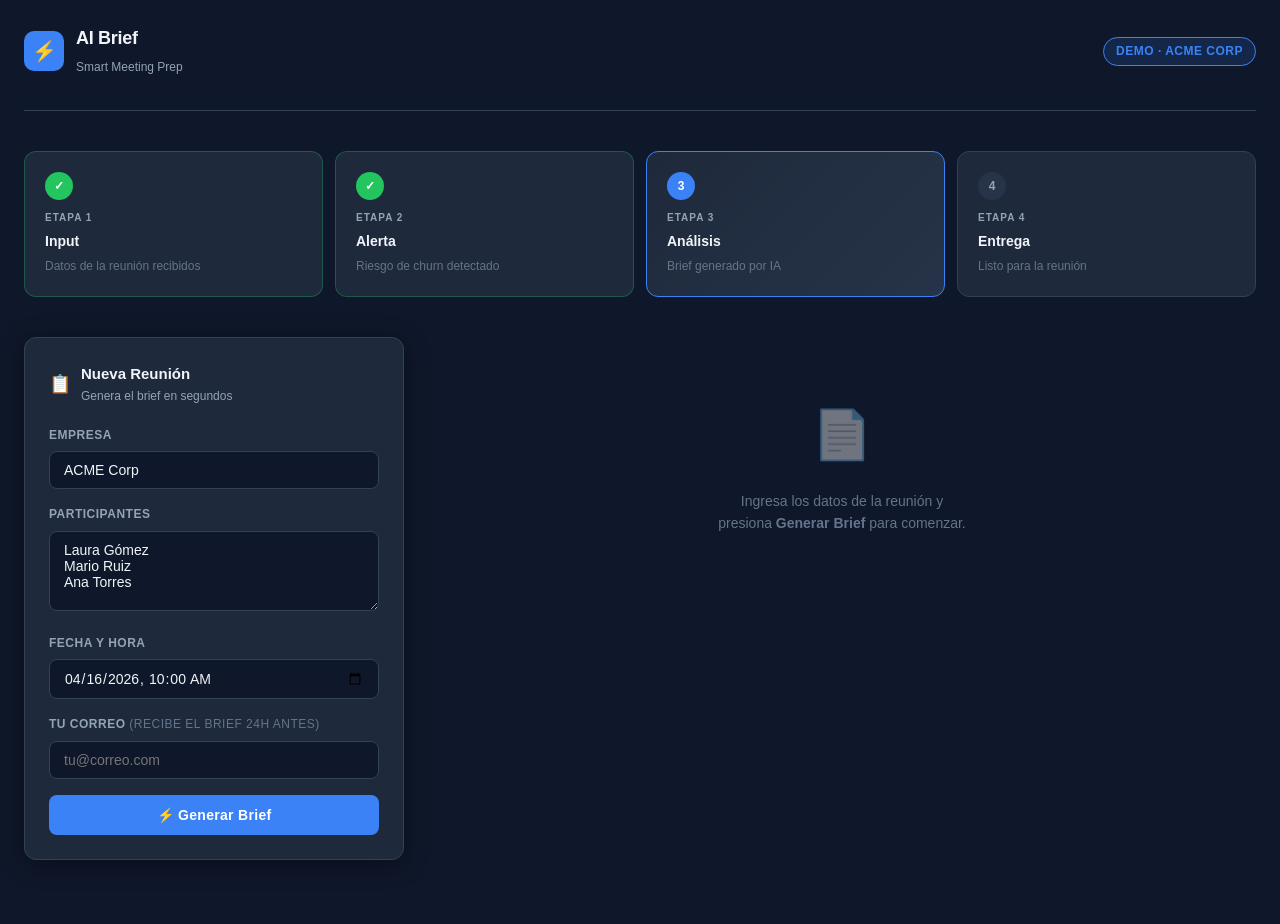
==== frontend/index.html @ 7ac5e625 "first commit" ====
<!DOCTYPE html>
<html lang="es">
<head>
  <meta charset="UTF-8" />
  <meta name="viewport" content="width=device-width, initial-scale=1.0" />
  <title>AI Brief — Smart Meeting Prep</title>
  <link rel="stylesheet" href="styles.css" />
</head>
<body>

<div class="app-wrapper">

  <!-- ── Header ────────────────────────────────────────── -->
  <header class="app-header">
    <div class="logo">
      <div class="logo-icon">⚡</div>
      <div class="logo-text">
        <h1>AI Brief</h1>
        <span>Smart Meeting Prep</span>
      </div>
    </div>
    <span class="header-badge">DEMO · ACME CORP</span>
  </header>

  <!-- ── Pipeline Stages ───────────────────────────────── -->
  <section class="pipeline" aria-label="Flujo de trabajo">

    <div class="stage-card done">
      <div class="stage-number">✓</div>
      <div class="stage-label">Etapa 1</div>
      <div class="stage-title">Input</div>
      <div class="stage-desc">Datos de la reunión recibidos</div>
    </div>

    <div class="stage-card done">
      <div class="stage-number">✓</div>
      <div class="stage-label">Etapa 2</div>
      <div class="stage-title">Alerta</div>
      <div class="stage-desc">Riesgo de churn detectado</div>
    </div>

    <div class="stage-card active">
      <div class="stage-number">3</div>
      <div class="stage-label">Etapa 3</div>
      <div class="stage-title">Análisis</div>
      <div class="stage-desc">Brief generado por IA</div>
    </div>

    <div class="stage-card">
      <div class="stage-number">4</div>
      <div class="stage-label">Etapa 4</div>
      <div class="stage-title">Entrega</div>
      <div class="stage-desc">Listo para la reunión</div>
    </div>

  </section>

  <!-- ── Main Grid ──────────────────────────────────────── -->
  <div class="main-grid">

    <!-- Input Panel -->
    <aside class="input-panel">

      <!-- Form Card -->
      <div class="card">
        <div class="card-header">
          <span class="card-icon">📋</span>
          <div>
            <div class="card-title">Nueva Reunión</div>
            <div class="card-subtitle">Genera el brief en segundos</div>
          </div>
        </div>

        <form id="meeting-form">
          <div class="form-group">
            <label for="company">Empresa</label>
            <input type="text" id="company" placeholder="Ej: ACME Corp" value="ACME Corp" required />
          </div>

          <div class="form-group">
            <label for="participants">Participantes</label>
            <textarea
              id="participants"
              placeholder="Un nombre por línea&#10;Ej: Laura Gómez&#10;Mario Ruiz"
            >Laura Gómez
Mario Ruiz
Ana Torres</textarea>
          </div>

          <div class="form-group">
            <label for="meeting-date">Fecha y hora</label>
            <input type="datetime-local" id="meeting-date" value="2026-04-16T10:00" required />
          </div>

          <div class="form-group">
            <label for="email">Tu correo <span style="color:var(--text-dim);font-weight:400;">(recibe el brief 24h antes)</span></label>
            <input type="email" id="email" placeholder="tu@correo.com" />
          </div>

          <button type="submit" class="btn-primary" id="submit-btn">
            <div class="spinner" id="spinner"></div>
            <span class="btn-text">⚡ Generar Brief</span>
          </button>
        </form>

        <!-- Email confirmation notice -->
        <div id="email-notice" style="display:none;margin-top:12px;padding:12px;
             background:rgba(34,197,94,0.08);border:1px solid rgba(34,197,94,0.3);
             border-radius:8px;font-size:13px;color:#86efac;">
          <span style="font-size:15px;">✉</span>
          <span id="email-notice-text"></span>
        </div>
      </div>

      <!-- Alert Card (populated by JS) -->
      <div class="card alert-card" id="alert-card" style="display:none">
        <div class="card-header">
          <span class="card-icon">⚠️</span>
          <div>
            <div class="card-title">Alerta Detectada</div>
          </div>
        </div>
        <div class="alert-badge">
          <span>●</span> <span id="alert-level-text">RIESGO</span>
        </div>
        <div class="alert-message" id="alert-message"></div>
        <div class="score-row">
          <span class="score-label">Health Score</span>
          <div class="score-bar-wrap">
            <div class="score-bar" id="score-bar" style="width:0%"></div>
          </div>
          <span class="score-value" id="score-value">—</span>
        </div>
      </div>

    </aside>

    <!-- Output Panel -->
    <main class="output-panel" id="output-panel">

      <div class="empty-state" id="empty-state">
        <div class="empty-icon">📄</div>
        <p>Ingresa los datos de la reunión y<br/>presiona <strong>Generar Brief</strong> para comenzar.</p>
      </div>

      <!-- Meeting meta -->
      <div id="meeting-meta-card" class="card" style="display:none">
        <div class="card-header">
          <span class="card-icon">🏢</span>
          <div>
            <div class="card-title" id="meta-company-title"></div>
            <div class="card-subtitle">Resumen ejecutivo de la reunión</div>
          </div>
        </div>
        <div class="meeting-meta" id="meeting-meta-chips"></div>
      </div>

      <!-- Executive Summary -->
      <div class="card" id="card-summary" style="display:none">
        <div class="section-label">Resumen Ejecutivo</div>
        <p class="summary-text" id="summary-text"></p>
      </div>

      <!-- Client Context -->
      <div class="card" id="card-context" style="display:none">
        <div class="section-label">Contexto del Cliente</div>
        <div class="context-grid" id="context-grid"></div>
        <div class="section-label" style="margin-top:16px">Contactos Clave</div>
        <div class="contacts-list" id="contacts-list"></div>
      </div>

      <!-- Value Hypothesis -->
      <div class="card" id="card-value" style="display:none">
        <div class="section-label">Hipótesis de Valor</div>
        <div class="value-list" id="value-list"></div>
      </div>

      <!-- Key Questions -->
      <div class="card" id="card-questions" style="display:none">
        <div class="section-label">Preguntas Clave para la Reunión</div>
        <div class="questions-list" id="questions-list"></div>
      </div>

    </main>
  </div>
</div>

<!-- ── JavaScript ──────────────────────────────────────── -->
<script>
  const form = document.getElementById('meeting-form');
  const submitBtn = document.getElementById('submit-btn');
  const spinner = document.getElementById('spinner');

  form.addEventListener('submit', async (e) => {
    e.preventDefault();
    await generateBrief();
  });

  // Auto-load demo on page load
  window.addEventListener('DOMContentLoaded', () => generateBrief());

  async function generateBrief() {
    const company = document.getElementById('company').value.trim();
    const participantsRaw = document.getElementById('participants').value.trim();
    const meetingDate = document.getElementById('meeting-date').value;
    const email = document.getElementById('email').value.trim();

    const participants = participantsRaw
      .split('\n')
      .map(p => p.trim())
      .filter(p => p.length > 0);

    // Show loading state
    submitBtn.disabled = true;
    submitBtn.classList.add('loading');
    document.getElementById('email-notice').style.display = 'none';

    try {
      const body = { company, participants, meeting_datetime: meetingDate };
      if (email) body.email = email;

      const res = await fetch('/api/meeting/trigger', {
        method: 'POST',
        headers: { 'Content-Type': 'application/json' },
        body: JSON.stringify(body),
      });

      if (!res.ok) throw new Error(`Error ${res.status}`);
      const data = await res.json();
      renderBrief(data);
    } catch (err) {
      console.error(err);
      alert('No se pudo conectar con el servidor. Asegúrate de que el backend esté corriendo en http://localhost:8000');
    } finally {
      submitBtn.disabled = false;
      submitBtn.classList.remove('loading');
    }
  }

  function renderBrief({ meeting, brief, email_scheduled, email_send_at }) {
    // ── Email notice ─────────────────────────────────────
    const notice = document.getElementById('email-notice');
    if (email_scheduled && email_send_at) {
      const sendDate = new Date(email_send_at);
      const formatted = sendDate.toLocaleString('es-PE', {
        day: '2-digit', month: 'short', year: 'numeric',
        hour: '2-digit', minute: '2-digit',
      });
      document.getElementById('email-notice-text').textContent =
        ` Brief programado — se enviará el ${formatted}`;
      notice.style.display = 'flex';
      notice.style.gap = '8px';
      notice.style.alignItems = 'center';
    }
    // Hide empty state
    document.getElementById('empty-state').style.display = 'none';

    // ── Alert Card ──────────────────────────────────────
    const alertCard = document.getElementById('alert-card');
    const alert = brief.alert;
    if (alert) {
      document.getElementById('alert-message').textContent = alert.message;
      document.getElementById('alert-level-text').textContent =
        alert.level === 'warning' ? 'RIESGO ALTO' : 'INFORMACIÓN';
      document.getElementById('score-value').textContent = alert.score;
      document.getElementById('score-bar').style.width = `${alert.score}%`;
      alertCard.style.display = 'block';
    }

    // ── Meeting Meta ─────────────────────────────────────
    const metaCard = document.getElementById('meeting-meta-card');
    document.getElementById('meta-company-title').textContent = brief.company || meeting.company;
    const chipsContainer = document.getElementById('meeting-meta-chips');
    chipsContainer.innerHTML = '';
    addChip(chipsContainer, '📅', formatDate(meeting.datetime));
    addChip(chipsContainer, '👥', meeting.participants.join(', '));
    metaCard.style.display = 'block';

    // ── Executive Summary ─────────────────────────────────
    document.getElementById('summary-text').textContent = brief.executive_summary;
    show('card-summary');

    // ── Client Context ────────────────────────────────────
    const ctx = brief.client_context;
    const contextGrid = document.getElementById('context-grid');
    contextGrid.innerHTML = '';
    addContextItem(contextGrid, 'Industria', ctx.industry);
    addContextItem(contextGrid, 'Empleados', ctx.employees);
    addContextItem(contextGrid, 'ARR', ctx.arr);
    addContextItem(contextGrid, 'Cliente desde', ctx.since);
    addContextItem(contextGrid, 'Último contacto', ctx.last_interaction);
    addContextItem(contextGrid, 'NPS Score', ctx.nps_score || '—',
      ctx.nps_score < 50 ? '#ef4444' : '#22c55e');

    const contactsList = document.getElementById('contacts-list');
    contactsList.innerHTML = '';
    (ctx.key_contacts || []).forEach(c => {
      const initials = c.name.split(' ').map(w => w[0]).join('').slice(0, 2).toUpperCase();
      contactsList.innerHTML += `
        <div class="contact-row">
          <div class="contact-avatar">${initials}</div>
          <div class="contact-info">
            <div class="contact-name">${c.name}</div>
            <div class="contact-role">${c.role}</div>
          </div>
          <div class="sentiment-dot ${c.sentiment}"></div>
          <span class="sentiment-label">${c.sentiment}</span>
        </div>`;
    });
    show('card-context');

    // ── Value Hypothesis ──────────────────────────────────
    const valueList = document.getElementById('value-list');
    valueList.innerHTML = '';
    (brief.value_hypothesis || []).forEach((v, i) => {
      valueList.innerHTML += `
        <div class="value-item">
          <span class="value-index">H${i + 1}</span>
          <span>${v}</span>
        </div>`;
    });
    show('card-value');

    // ── Key Questions ─────────────────────────────────────
    const questionsList = document.getElementById('questions-list');
    questionsList.innerHTML = '';
    (brief.key_questions || []).forEach((q, i) => {
      questionsList.innerHTML += `
        <div class="question-item">
          <span class="question-num">${i + 1}.</span>
          <span>${q}</span>
        </div>`;
    });
    show('card-questions');

    // Update pipeline stage 4 to active
    const stages = document.querySelectorAll('.stage-card');
    if (stages[3]) {
      stages[3].classList.add('done');
      stages[3].querySelector('.stage-number').textContent = '✓';
    }
  }

  // ── Helpers ───────────────────────────────────────────────
  function show(id) {
    document.getElementById(id).style.display = 'block';
  }

  function addChip(container, icon, text) {
    container.innerHTML += `
      <div class="meta-chip">${icon} <strong>${text}</strong></div>`;
  }

  function addContextItem(container, label, value, color) {
    container.innerHTML += `
      <div class="context-item">
        <div class="ci-label">${label}</div>
        <div class="ci-value" style="${color ? `color:${color}` : ''}">${value}</div>
      </div>`;
  }

  function formatDate(dt) {
    if (!dt) return '—';
    const d = new Date(dt);
    return d.toLocaleString('es-PE', {
      day: '2-digit', month: 'short', year: 'numeric',
      hour: '2-digit', minute: '2-digit',
    });
  }
</script>

</body>
</html>
---- frontend/styles.css ----
/* =========================================================
   AI Brief + Smart Meeting Prep — Styles
   ========================================================= */

:root {
  --bg: #0f172a;
  --surface: #1e293b;
  --surface-2: #263348;
  --border: #334155;
  --accent: #3b82f6;
  --accent-hover: #2563eb;
  --accent-glow: rgba(59, 130, 246, 0.15);
  --warning: #f59e0b;
  --warning-bg: rgba(245, 158, 11, 0.1);
  --danger: #ef4444;
  --success: #22c55e;
  --text: #f1f5f9;
  --text-muted: #94a3b8;
  --text-dim: #64748b;
  --radius: 12px;
  --radius-sm: 8px;
  --shadow: 0 4px 24px rgba(0, 0, 0, 0.4);
  --transition: 0.2s ease;
}

*, *::before, *::after { box-sizing: border-box; margin: 0; padding: 0; }

body {
  font-family: -apple-system, BlinkMacSystemFont, "Segoe UI", Roboto, sans-serif;
  background: var(--bg);
  color: var(--text);
  min-height: 100vh;
  line-height: 1.6;
}

/* ── Layout ──────────────────────────────────────────── */
.app-wrapper {
  max-width: 1280px;
  margin: 0 auto;
  padding: 0 24px 64px;
}

/* ── Header ──────────────────────────────────────────── */
.app-header {
  display: flex;
  align-items: center;
  justify-content: space-between;
  padding: 24px 0 32px;
  border-bottom: 1px solid var(--border);
  margin-bottom: 40px;
}

.logo {
  display: flex;
  align-items: center;
  gap: 12px;
}

.logo-icon {
  width: 40px;
  height: 40px;
  background: var(--accent);
  border-radius: 10px;
  display: grid;
  place-items: center;
  font-size: 20px;
}

.logo-text h1 {
  font-size: 18px;
  font-weight: 700;
  letter-spacing: -0.3px;
}

.logo-text span {
  font-size: 12px;
  color: var(--text-muted);
  font-weight: 400;
}

.header-badge {
  background: var(--accent-glow);
  border: 1px solid var(--accent);
  color: var(--accent);
  font-size: 12px;
  font-weight: 600;
  padding: 4px 12px;
  border-radius: 20px;
  letter-spacing: 0.5px;
}

/* ── Pipeline Stages ─────────────────────────────────── */
.pipeline {
  display: grid;
  grid-template-columns: repeat(4, 1fr);
  gap: 12px;
  margin-bottom: 40px;
}

.stage-card {
  background: var(--surface);
  border: 1px solid var(--border);
  border-radius: var(--radius);
  padding: 20px;
  position: relative;
  overflow: hidden;
  transition: border-color var(--transition), transform var(--transition);
}

.stage-card::after {
  content: "▶";
  position: absolute;
  right: -8px;
  top: 50%;
  transform: translateY(-50%);
  font-size: 10px;
  color: var(--text-dim);
  z-index: 1;
}
.stage-card:last-child::after { display: none; }

.stage-card.active {
  border-color: var(--accent);
  background: linear-gradient(135deg, var(--surface) 0%, var(--surface-2) 100%);
}

.stage-card.active .stage-number {
  background: var(--accent);
  color: white;
}

.stage-card.done .stage-number {
  background: var(--success);
  color: white;
}

.stage-card.done {
  border-color: rgba(34, 197, 94, 0.3);
}

.stage-number {
  width: 28px;
  height: 28px;
  border-radius: 50%;
  background: var(--surface-2);
  color: var(--text-muted);
  font-size: 12px;
  font-weight: 700;
  display: grid;
  place-items: center;
  margin-bottom: 10px;
}

.stage-label {
  font-size: 10px;
  font-weight: 700;
  letter-spacing: 1px;
  text-transform: uppercase;
  color: var(--text-muted);
  margin-bottom: 4px;
}

.stage-title {
  font-size: 14px;
  font-weight: 600;
  color: var(--text);
}

.stage-desc {
  font-size: 12px;
  color: var(--text-dim);
  margin-top: 4px;
}

/* ── Main Grid ───────────────────────────────────────── */
.main-grid {
  display: grid;
  grid-template-columns: 380px 1fr;
  gap: 24px;
  align-items: start;
}

/* ── Input Panel ─────────────────────────────────────── */
.input-panel {
  display: flex;
  flex-direction: column;
  gap: 16px;
}

.card {
  background: var(--surface);
  border: 1px solid var(--border);
  border-radius: var(--radius);
  padding: 24px;
  box-shadow: var(--shadow);
}

.card-header {
  display: flex;
  align-items: center;
  gap: 10px;
  margin-bottom: 20px;
}

.card-icon {
  font-size: 18px;
}

.card-title {
  font-size: 15px;
  font-weight: 700;
  color: var(--text);
}

.card-subtitle {
  font-size: 12px;
  color: var(--text-muted);
  margin-top: 1px;
}

/* Form */
.form-group {
  margin-bottom: 16px;
}

.form-group label {
  display: block;
  font-size: 12px;
  font-weight: 600;
  color: var(--text-muted);
  margin-bottom: 6px;
  text-transform: uppercase;
  letter-spacing: 0.5px;
}

.form-group input,
.form-group textarea {
  width: 100%;
  background: var(--bg);
  border: 1px solid var(--border);
  border-radius: var(--radius-sm);
  padding: 10px 14px;
  color: var(--text);
  font-size: 14px;
  font-family: inherit;
  transition: border-color var(--transition), box-shadow var(--transition);
  outline: none;
}

.form-group input:focus,
.form-group textarea:focus {
  border-color: var(--accent);
  box-shadow: 0 0 0 3px var(--accent-glow);
}

.form-group textarea {
  resize: vertical;
  min-height: 80px;
}

.btn-primary {
  width: 100%;
  padding: 12px;
  background: var(--accent);
  color: white;
  border: none;
  border-radius: var(--radius-sm);
  font-size: 14px;
  font-weight: 700;
  cursor: pointer;
  transition: background var(--transition), transform var(--transition);
  display: flex;
  align-items: center;
  justify-content: center;
  gap: 8px;
  letter-spacing: 0.3px;
}

.btn-primary:hover { background: var(--accent-hover); transform: translateY(-1px); }
.btn-primary:active { transform: translateY(0); }
.btn-primary:disabled { opacity: 0.6; cursor: not-allowed; transform: none; }

/* Loading spinner */
.spinner {
  width: 14px;
  height: 14px;
  border: 2px solid rgba(255,255,255,0.3);
  border-top-color: white;
  border-radius: 50%;
  animation: spin 0.7s linear infinite;
  display: none;
}
.loading .spinner { display: block; }
.loading .btn-text { display: none; }

@keyframes spin { to { transform: rotate(360deg); } }

/* ── Alert Card ──────────────────────────────────────── */
.alert-card {
  border-color: var(--warning);
  background: linear-gradient(135deg, var(--surface) 0%, rgba(245,158,11,0.05) 100%);
}

.alert-badge {
  display: inline-flex;
  align-items: center;
  gap: 6px;
  background: var(--warning-bg);
  border: 1px solid var(--warning);
  color: var(--warning);
  font-size: 11px;
  font-weight: 700;
  padding: 3px 10px;
  border-radius: 20px;
  margin-bottom: 12px;
  letter-spacing: 0.5px;
  text-transform: uppercase;
}

.alert-message {
  font-size: 14px;
  color: var(--text);
  line-height: 1.5;
}

.score-row {
  display: flex;
  align-items: center;
  gap: 12px;
  margin-top: 14px;
}

.score-label {
  font-size: 12px;
  color: var(--text-muted);
  white-space: nowrap;
}

.score-bar-wrap {
  flex: 1;
  height: 6px;
  background: var(--bg);
  border-radius: 3px;
  overflow: hidden;
}

.score-bar {
  height: 100%;
  border-radius: 3px;
  background: linear-gradient(90deg, var(--success), var(--warning));
  transition: width 0.8s ease;
}

.score-value {
  font-size: 13px;
  font-weight: 700;
  color: var(--warning);
  width: 32px;
  text-align: right;
}

/* ── Brief Output Panel ──────────────────────────────── */
.output-panel {
  display: flex;
  flex-direction: column;
  gap: 16px;
}

.section-label {
  font-size: 11px;
  font-weight: 700;
  text-transform: uppercase;
  letter-spacing: 1px;
  color: var(--accent);
  margin-bottom: 10px;
  display: flex;
  align-items: center;
  gap: 8px;
}

.section-label::after {
  content: "";
  flex: 1;
  height: 1px;
  background: var(--border);
}

/* Executive Summary */
.summary-text {
  font-size: 14px;
  color: var(--text);
  line-height: 1.7;
}

/* Client Context */
.context-grid {
  display: grid;
  grid-template-columns: repeat(3, 1fr);
  gap: 12px;
  margin-bottom: 16px;
}

.context-item {
  background: var(--bg);
  border-radius: var(--radius-sm);
  padding: 12px;
  border: 1px solid var(--border);
}

.context-item .ci-label {
  font-size: 11px;
  color: var(--text-dim);
  margin-bottom: 4px;
  text-transform: uppercase;
  letter-spacing: 0.5px;
}

.context-item .ci-value {
  font-size: 14px;
  font-weight: 600;
  color: var(--text);
}

.contacts-list {
  display: flex;
  flex-direction: column;
  gap: 8px;
}

.contact-row {
  display: flex;
  align-items: center;
  gap: 12px;
  padding: 10px 12px;
  background: var(--bg);
  border-radius: var(--radius-sm);
  border: 1px solid var(--border);
}

.contact-avatar {
  width: 32px;
  height: 32px;
  border-radius: 50%;
  background: var(--accent-glow);
  border: 1px solid var(--accent);
  display: grid;
  place-items: center;
  font-size: 13px;
  font-weight: 700;
  color: var(--accent);
  flex-shrink: 0;
}

.contact-info { flex: 1; }
.contact-name { font-size: 13px; font-weight: 600; }
.contact-role { font-size: 11px; color: var(--text-muted); }

.sentiment-dot {
  width: 8px;
  height: 8px;
  border-radius: 50%;
}
.sentiment-dot.positive { background: var(--success); }
.sentiment-dot.neutral  { background: var(--warning); }
.sentiment-dot.negative { background: var(--danger); }

.sentiment-label {
  font-size: 11px;
  color: var(--text-muted);
  margin-left: 4px;
  text-transform: capitalize;
}

/* Value Hypothesis */
.value-list {
  display: flex;
  flex-direction: column;
  gap: 10px;
}

.value-item {
  display: flex;
  gap: 12px;
  align-items: flex-start;
  padding: 14px;
  background: var(--bg);
  border-radius: var(--radius-sm);
  border: 1px solid var(--border);
  border-left: 3px solid var(--accent);
  font-size: 14px;
  color: var(--text);
  line-height: 1.5;
}

.value-index {
  font-size: 11px;
  font-weight: 700;
  color: var(--accent);
  background: var(--accent-glow);
  border-radius: 4px;
  padding: 2px 7px;
  flex-shrink: 0;
  margin-top: 1px;
}

/* Key Questions */
.questions-list {
  display: flex;
  flex-direction: column;
  gap: 8px;
  counter-reset: question;
}

.question-item {
  display: flex;
  gap: 12px;
  align-items: flex-start;
  padding: 14px;
  background: var(--bg);
  border-radius: var(--radius-sm);
  border: 1px solid var(--border);
  font-size: 14px;
  color: var(--text);
  line-height: 1.5;
  counter-increment: question;
  transition: border-color var(--transition);
}

.question-item:hover { border-color: var(--accent); }

.question-num {
  font-size: 12px;
  font-weight: 700;
  color: var(--text-dim);
  width: 20px;
  flex-shrink: 0;
  padding-top: 1px;
}

/* ── Empty State ─────────────────────────────────────── */
.empty-state {
  text-align: center;
  padding: 60px 24px;
  color: var(--text-dim);
}

.empty-state .empty-icon {
  font-size: 48px;
  margin-bottom: 16px;
  opacity: 0.4;
}

.empty-state p {
  font-size: 14px;
  line-height: 1.6;
}

/* ── Meeting Meta ─────────────────────────────────────── */
.meeting-meta {
  display: flex;
  align-items: center;
  gap: 16px;
  flex-wrap: wrap;
  margin-bottom: 0;
}

.meta-chip {
  display: flex;
  align-items: center;
  gap: 6px;
  background: var(--bg);
  border: 1px solid var(--border);
  border-radius: 6px;
  padding: 5px 10px;
  font-size: 12px;
  color: var(--text-muted);
}

.meta-chip strong { color: var(--text); }

/* ── Responsive ──────────────────────────────────────── */
@media (max-width: 1024px) {
  .pipeline { grid-template-columns: repeat(2, 1fr); }
  .main-grid { grid-template-columns: 1fr; }
  .context-grid { grid-template-columns: repeat(2, 1fr); }
}

@media (max-width: 640px) {
  .pipeline { grid-template-columns: 1fr; }
  .stage-card::after { display: none; }
  .context-grid { grid-template-columns: 1fr; }
  .app-header { flex-direction: column; gap: 12px; align-items: flex-start; }
}
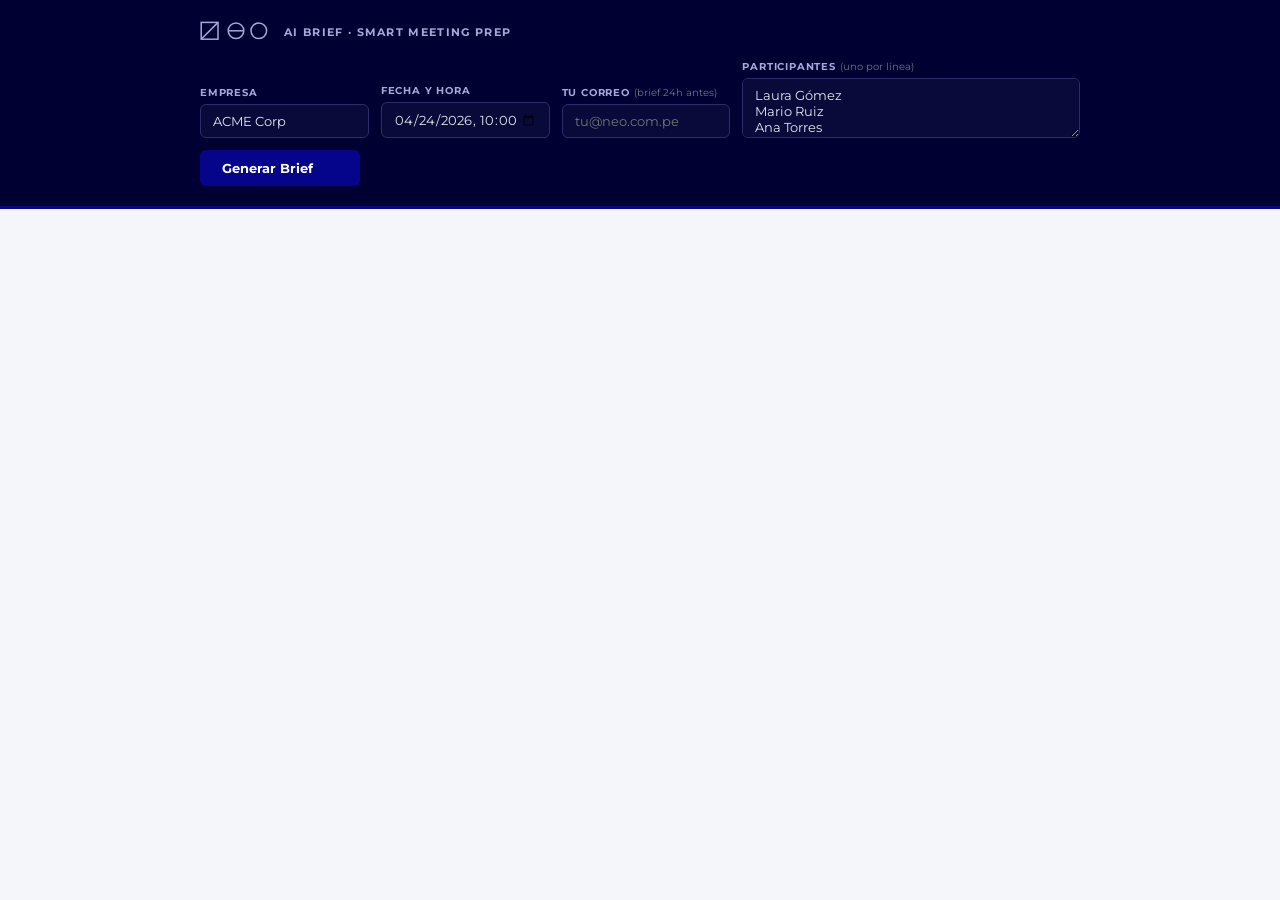
==== commit 60c52569: "feat: implemented new design and html" ====
--- a/frontend/index.html
+++ b/frontend/index.html
@@ -1,373 +1,474 @@
 <!DOCTYPE html>
 <html lang="es">
 <head>
-  <meta charset="UTF-8" />
-  <meta name="viewport" content="width=device-width, initial-scale=1.0" />
-  <title>AI Brief — Smart Meeting Prep</title>
-  <link rel="stylesheet" href="styles.css" />
+<meta charset="UTF-8"/>
+<meta name="viewport" content="width=device-width, initial-scale=1.0"/>
+<title>Brief Comercial KAM — Neo Consulting</title>
+<link href="https://fonts.googleapis.com/css2?family=Montserrat:wght@300;400;600;700;900&family=PT+Serif:ital,wght@0,400;0,700;1,400&display=swap" rel="stylesheet"/>
+<link rel="stylesheet" href="styles.css"/>
 </head>
 <body>
 
-<div class="app-wrapper">
-
-  <!-- ── Header ────────────────────────────────────────── -->
-  <header class="app-header">
-    <div class="logo">
-      <div class="logo-icon">⚡</div>
-      <div class="logo-text">
-        <h1>AI Brief</h1>
-        <span>Smart Meeting Prep</span>
-      </div>
-    </div>
-    <span class="header-badge">DEMO · ACME CORP</span>
-  </header>
-
-  <!-- ── Pipeline Stages ───────────────────────────────── -->
-  <section class="pipeline" aria-label="Flujo de trabajo">
-
-    <div class="stage-card done">
-      <div class="stage-number">✓</div>
-      <div class="stage-label">Etapa 1</div>
-      <div class="stage-title">Input</div>
-      <div class="stage-desc">Datos de la reunión recibidos</div>
-    </div>
-
-    <div class="stage-card done">
-      <div class="stage-number">✓</div>
-      <div class="stage-label">Etapa 2</div>
-      <div class="stage-title">Alerta</div>
-      <div class="stage-desc">Riesgo de churn detectado</div>
-    </div>
-
-    <div class="stage-card active">
-      <div class="stage-number">3</div>
-      <div class="stage-label">Etapa 3</div>
-      <div class="stage-title">Análisis</div>
-      <div class="stage-desc">Brief generado por IA</div>
-    </div>
-
-    <div class="stage-card">
-      <div class="stage-number">4</div>
-      <div class="stage-label">Etapa 4</div>
-      <div class="stage-title">Entrega</div>
-      <div class="stage-desc">Listo para la reunión</div>
-    </div>
-
-  </section>
-
-  <!-- ── Main Grid ──────────────────────────────────────── -->
-  <div class="main-grid">
-
-    <!-- Input Panel -->
-    <aside class="input-panel">
-
-      <!-- Form Card -->
-      <div class="card">
-        <div class="card-header">
-          <span class="card-icon">📋</span>
-          <div>
-            <div class="card-title">Nueva Reunión</div>
-            <div class="card-subtitle">Genera el brief en segundos</div>
-          </div>
-        </div>
-
-        <form id="meeting-form">
-          <div class="form-group">
-            <label for="company">Empresa</label>
-            <input type="text" id="company" placeholder="Ej: ACME Corp" value="ACME Corp" required />
-          </div>
-
-          <div class="form-group">
-            <label for="participants">Participantes</label>
-            <textarea
-              id="participants"
-              placeholder="Un nombre por línea&#10;Ej: Laura Gómez&#10;Mario Ruiz"
-            >Laura Gómez
+<!-- ══════════════════════════════════════════
+     PANEL DE ENTRADA
+══════════════════════════════════════════ -->
+<div class="input-panel-wrapper">
+  <div class="input-panel">
+    <div class="input-logo">
+      <svg viewBox="0 0 120 40" fill="none" xmlns="http://www.w3.org/2000/svg" height="24">
+        <rect x="2" y="4" width="28" height="28" stroke="#000033" stroke-width="2.5" fill="none"/>
+        <line x1="2" y1="32" x2="30" y2="4" stroke="#000033" stroke-width="2.5"/>
+        <circle cx="60" cy="18" r="13" stroke="#000033" stroke-width="2.5" fill="none"/>
+        <line x1="47" y1="18" x2="73" y2="18" stroke="#000033" stroke-width="2.5"/>
+        <circle cx="98" cy="18" r="13" stroke="#000033" stroke-width="2.5" fill="none"/>
+      </svg>
+      <span class="input-label">AI Brief · Smart Meeting Prep</span>
+    </div>
+
+    <form id="meeting-form">
+      <div class="form-row">
+        <div class="fg">
+          <label>Empresa</label>
+          <input type="text" id="company" value="ACME Corp" placeholder="Nombre del cliente" required/>
+        </div>
+        <div class="fg">
+          <label>Fecha y hora</label>
+          <input type="datetime-local" id="meeting-date" value="2026-04-24T10:00" required/>
+        </div>
+        <div class="fg">
+          <label>Tu correo <span class="opt">(brief 24h antes)</span></label>
+          <input type="email" id="email" placeholder="tu@neo.com.pe"/>
+        </div>
+        <div class="fg fg-wide">
+          <label>Participantes <span class="opt">(uno por línea)</span></label>
+          <textarea id="participants">Laura Gómez
 Mario Ruiz
 Ana Torres</textarea>
+        </div>
+        <div class="fg fg-action">
+          <button type="submit" id="submit-btn">
+            <span class="btn-spinner" id="spinner"></span>
+            <span id="btn-text">Generar Brief</span>
+          </button>
+        </div>
+      </div>
+    </form>
+
+    <div id="email-notice" class="email-notice" style="display:none">
+      ✉ <span id="email-notice-text"></span>
+    </div>
+  </div>
+</div>
+
+<!-- ══════════════════════════════════════════
+     BRIEF OUTPUT
+══════════════════════════════════════════ -->
+<div id="brief-output" style="display:none">
+<div class="brief-wrapper">
+
+  <!-- TOP BAR -->
+  <div class="top-bar">
+    <div class="neo-logo">
+      <svg viewBox="0 0 120 40" fill="none" xmlns="http://www.w3.org/2000/svg">
+        <rect x="2" y="4" width="28" height="28" stroke="#000033" stroke-width="2.5" fill="none"/>
+        <line x1="2" y1="32" x2="30" y2="4" stroke="#000033" stroke-width="2.5"/>
+        <circle cx="60" cy="18" r="13" stroke="#000033" stroke-width="2.5" fill="none"/>
+        <line x1="47" y1="18" x2="73" y2="18" stroke="#000033" stroke-width="2.5"/>
+        <circle cx="98" cy="18" r="13" stroke="#000033" stroke-width="2.5" fill="none"/>
+      </svg>
+    </div>
+    <span class="top-label">Brief Comercial KAM · Confidencial</span>
+  </div>
+
+  <!-- BLOQUE 1: CABECERA -->
+  <div class="header-card">
+    <div class="header-top">
+      <div>
+        <div class="empresa-nombre"><span id="b-company"></span></div>
+        <div class="reunion-meta">
+          <span>📅</span>
+          <span id="b-date" class="meta-val"></span>
+          <span class="dot">·</span>
+          <span id="b-time" class="meta-val"></span>
+        </div>
+      </div>
+      <div class="reunion-badges">
+        <span id="b-meeting-type" class="tag-virtual"></span>
+        <div class="reminder-box">
+          <strong>⚠️ Recordatorio antes de entrar</strong>
+          <ul>
+            <li>Preparar deck / propuesta actualizada</li>
+            <li>Tener contrato / SOW a mano</li>
+            <li>Activar grabación (con permiso del cliente)</li>
+            <li>Conexión estable + cámara encendida</li>
+          </ul>
+        </div>
+      </div>
+    </div>
+
+    <div style="margin-bottom:16px;">
+      <div class="section-title">Asistentes a la reunión</div>
+      <div id="b-attendees" style="display:flex;flex-wrap:wrap;gap:6px;align-items:center;"></div>
+    </div>
+
+    <div class="meta-grid">
+      <div class="meta-item">
+        <label>Objetivo de la reunión</label>
+        <div class="meta-value small" id="b-objective"></div>
+      </div>
+      <div class="meta-item">
+        <label>KAM responsable</label>
+        <div class="meta-value" id="b-kam"></div>
+      </div>
+      <div class="meta-item">
+        <label>Tiempo estimado</label>
+        <div class="meta-value" id="b-duration"></div>
+      </div>
+    </div>
+  </div>
+
+  <!-- BLOQUE 2: RESUMEN EJECUTIVO -->
+  <div class="card card-accent">
+    <div class="section-title">Resumen Ejecutivo</div>
+    <p class="resumen-text" id="b-summary"></p>
+  </div>
+
+  <!-- BLOQUE 3: CONTEXTO DEL CLIENTE -->
+  <div class="card">
+    <div class="section-title">Contexto de la Empresa</div>
+    <div style="display:grid;grid-template-columns:1fr 1fr 1fr;gap:10px;margin-bottom:10px;">
+      <div class="data-item">
+        <label>Industria</label>
+        <div class="val" id="b-industry"></div>
+      </div>
+      <div class="data-item">
+        <label>NPS Score Promedio</label>
+        <div style="display:flex;align-items:baseline;gap:5px;">
+          <span id="b-nps" style="font-size:20px;font-weight:900;color:var(--neo-blue);"></span>
+          <span style="font-size:11px;color:var(--neo-gray);">/ 10</span>
+        </div>
+      </div>
+      <div class="data-item">
+        <label>N° de Empleados</label>
+        <div class="val" id="b-employees"></div>
+      </div>
+    </div>
+
+    <div class="data-item" style="margin-bottom:10px;">
+      <label>Importancia del Cliente</label>
+      <div style="display:grid;grid-template-columns:1fr 1fr;gap:10px;margin-top:8px;">
+        <div style="display:flex;align-items:center;gap:12px;background:var(--neo-bg);border:1px solid var(--neo-light-lavender);border-radius:8px;padding:10px 14px;">
+          <div style="background:var(--neo-navy);color:white;border-radius:6px;width:40px;height:40px;display:flex;align-items:center;justify-content:center;font-size:9.5px;font-weight:900;letter-spacing:.03em;text-align:center;line-height:1.25;flex-shrink:0;">YoY<br>RANK</div>
+          <div>
+            <div style="font-size:9.5px;font-weight:700;letter-spacing:.08em;text-transform:uppercase;color:var(--neo-gray);margin-bottom:2px;">Ranking en Cartera (Ventas)</div>
+            <div style="display:flex;align-items:baseline;gap:8px;">
+              <span id="b-ranking" style="font-size:18px;font-weight:900;color:var(--neo-navy);"></span>
+              <span id="b-ranking-var" style="font-size:11px;font-weight:700;color:var(--neo-blue);"></span>
+            </div>
           </div>
-
-          <div class="form-group">
-            <label for="meeting-date">Fecha y hora</label>
-            <input type="datetime-local" id="meeting-date" value="2026-04-16T10:00" required />
+        </div>
+        <div style="display:flex;align-items:center;gap:12px;background:var(--neo-bg);border:1px solid var(--neo-light-lavender);border-radius:8px;padding:10px 14px;">
+          <div id="b-tier-badge" style="background:var(--neo-blue);color:white;border-radius:6px;width:40px;height:40px;display:flex;align-items:center;justify-content:center;font-size:15px;font-weight:900;flex-shrink:0;"></div>
+          <div>
+            <div style="font-size:9.5px;font-weight:700;letter-spacing:.08em;text-transform:uppercase;color:var(--neo-gray);margin-bottom:4px;">Calidad Empresarial</div>
+            <div style="display:flex;align-items:center;gap:7px;flex-wrap:wrap;">
+              <span id="b-tier-chip" style="background:var(--neo-blue);color:white;font-size:10px;font-weight:700;padding:2px 10px;border-radius:20px;letter-spacing:.06em;"></span>
+              <span id="b-tier-label" style="font-size:11px;color:var(--neo-gray);"></span>
+            </div>
           </div>
-
-          <div class="form-group">
-            <label for="email">Tu correo <span style="color:var(--text-dim);font-weight:400;">(recibe el brief 24h antes)</span></label>
-            <input type="email" id="email" placeholder="tu@correo.com" />
-          </div>
-
-          <button type="submit" class="btn-primary" id="submit-btn">
-            <div class="spinner" id="spinner"></div>
-            <span class="btn-text">⚡ Generar Brief</span>
-          </button>
-        </form>
-
-        <!-- Email confirmation notice -->
-        <div id="email-notice" style="display:none;margin-top:12px;padding:12px;
-             background:rgba(34,197,94,0.08);border:1px solid rgba(34,197,94,0.3);
-             border-radius:8px;font-size:13px;color:#86efac;">
-          <span style="font-size:15px;">✉</span>
-          <span id="email-notice-text"></span>
-        </div>
-      </div>
-
-      <!-- Alert Card (populated by JS) -->
-      <div class="card alert-card" id="alert-card" style="display:none">
-        <div class="card-header">
-          <span class="card-icon">⚠️</span>
-          <div>
-            <div class="card-title">Alerta Detectada</div>
-          </div>
-        </div>
-        <div class="alert-badge">
-          <span>●</span> <span id="alert-level-text">RIESGO</span>
-        </div>
-        <div class="alert-message" id="alert-message"></div>
-        <div class="score-row">
-          <span class="score-label">Health Score</span>
-          <div class="score-bar-wrap">
-            <div class="score-bar" id="score-bar" style="width:0%"></div>
-          </div>
-          <span class="score-value" id="score-value">—</span>
-        </div>
-      </div>
-
-    </aside>
-
-    <!-- Output Panel -->
-    <main class="output-panel" id="output-panel">
-
-      <div class="empty-state" id="empty-state">
-        <div class="empty-icon">📄</div>
-        <p>Ingresa los datos de la reunión y<br/>presiona <strong>Generar Brief</strong> para comenzar.</p>
-      </div>
-
-      <!-- Meeting meta -->
-      <div id="meeting-meta-card" class="card" style="display:none">
-        <div class="card-header">
-          <span class="card-icon">🏢</span>
-          <div>
-            <div class="card-title" id="meta-company-title"></div>
-            <div class="card-subtitle">Resumen ejecutivo de la reunión</div>
-          </div>
-        </div>
-        <div class="meeting-meta" id="meeting-meta-chips"></div>
-      </div>
-
-      <!-- Executive Summary -->
-      <div class="card" id="card-summary" style="display:none">
-        <div class="section-label">Resumen Ejecutivo</div>
-        <p class="summary-text" id="summary-text"></p>
-      </div>
-
-      <!-- Client Context -->
-      <div class="card" id="card-context" style="display:none">
-        <div class="section-label">Contexto del Cliente</div>
-        <div class="context-grid" id="context-grid"></div>
-        <div class="section-label" style="margin-top:16px">Contactos Clave</div>
-        <div class="contacts-list" id="contacts-list"></div>
-      </div>
-
-      <!-- Value Hypothesis -->
-      <div class="card" id="card-value" style="display:none">
-        <div class="section-label">Hipótesis de Valor</div>
-        <div class="value-list" id="value-list"></div>
-      </div>
-
-      <!-- Key Questions -->
-      <div class="card" id="card-questions" style="display:none">
-        <div class="section-label">Preguntas Clave para la Reunión</div>
-        <div class="questions-list" id="questions-list"></div>
-      </div>
-
-    </main>
-  </div>
-</div>
-
-<!-- ── JavaScript ──────────────────────────────────────── -->
+        </div>
+      </div>
+    </div>
+
+    <div style="display:grid;grid-template-columns:1fr 1fr;gap:10px;">
+      <div class="data-item">
+        <label>Propuestas en Curso</label>
+        <div class="val body" id="b-active-proposals"></div>
+      </div>
+      <div class="data-item">
+        <label>Propuestas por Renovar</label>
+        <div class="val body" id="b-renewal-proposals"></div>
+      </div>
+    </div>
+  </div>
+
+  <!-- BLOQUE 4: INDICADORES DE SALUD -->
+  <div class="grid-3">
+    <div class="card" style="padding:18px 20px;">
+      <div class="section-title">NPS</div>
+      <div id="b-health-nps" class="kpi-row">
+        <span class="kpi-label">Score actual</span>
+        <span id="b-health-nps-val" class="kpi-val"></span>
+      </div>
+      <div style="display:flex;gap:6px;margin-top:10px;flex-wrap:wrap;">
+        <span style="background:#fed7d7;color:#e53e3e;padding:2px 9px;border-radius:20px;font-size:10px;font-weight:700;">🔴 &lt; 6</span>
+        <span style="background:#fefcbf;color:#d69e2e;padding:2px 9px;border-radius:20px;font-size:10px;font-weight:700;">🟡 6 – 8</span>
+        <span style="background:#c6f6d5;color:#2f855a;padding:2px 9px;border-radius:20px;font-size:10px;font-weight:700;">🟢 &gt; 8</span>
+      </div>
+    </div>
+    <div class="card" style="padding:18px 20px;">
+      <div class="section-title">Contactos Activos</div>
+      <div id="b-health-contacts" class="kpi-row">
+        <span class="kpi-label">Contactos</span>
+        <span id="b-health-contacts-val" class="kpi-val"></span>
+      </div>
+      <div style="display:flex;gap:6px;margin-top:10px;flex-wrap:wrap;">
+        <span style="background:#fed7d7;color:#e53e3e;padding:2px 9px;border-radius:20px;font-size:10px;font-weight:700;">🔴 ≤ 2</span>
+        <span style="background:#fefcbf;color:#d69e2e;padding:2px 9px;border-radius:20px;font-size:10px;font-weight:700;">🟡 3 – 4</span>
+        <span style="background:#c6f6d5;color:#2f855a;padding:2px 9px;border-radius:20px;font-size:10px;font-weight:700;">🟢 &gt; 4</span>
+      </div>
+    </div>
+    <div class="card" style="padding:18px 20px;">
+      <div class="section-title">Proyectos Activos</div>
+      <div id="b-health-projects" class="kpi-row">
+        <span class="kpi-label">Proyectos</span>
+        <span id="b-health-projects-val" class="kpi-val"></span>
+      </div>
+      <div style="display:flex;gap:6px;margin-top:10px;flex-wrap:wrap;">
+        <span style="background:#fed7d7;color:#e53e3e;padding:2px 9px;border-radius:20px;font-size:10px;font-weight:700;">🔴 &lt; 1</span>
+        <span style="background:#fefcbf;color:#d69e2e;padding:2px 9px;border-radius:20px;font-size:10px;font-weight:700;">🟡 1 – 3</span>
+        <span style="background:#c6f6d5;color:#2f855a;padding:2px 9px;border-radius:20px;font-size:10px;font-weight:700;">🟢 &gt; 3</span>
+      </div>
+    </div>
+  </div>
+
+  <!-- BLOQUE 5: PROPUESTAS -->
+  <div class="grid-2">
+    <div class="card">
+      <div class="section-title">Propuestas Activas</div>
+      <div id="b-proposals-active"></div>
+    </div>
+    <div class="card">
+      <div class="section-title">Propuestas por Renovar</div>
+      <div id="b-proposals-renewal"></div>
+    </div>
+  </div>
+
+  <!-- BLOQUE 6: CONTACTOS CLAVE -->
+  <div class="card">
+    <div class="section-title">Contactos Clave del Cliente</div>
+    <div class="grid-2" id="b-contacts"></div>
+  </div>
+
+  <!-- BLOQUE 7: PREGUNTAS CLAVE -->
+  <div class="card">
+    <div class="section-title">Preguntas Clave para la Reunión</div>
+    <div id="b-questions"></div>
+  </div>
+
+  <!-- BLOQUE 8: NOTAS -->
+  <div class="card">
+    <div class="section-title">Notas & Contexto Adicional del KAM</div>
+    <div class="notes-area">Escribe aquí cualquier información relevante: historias del cliente, conversaciones informales, señales de compra o riesgo, estado emocional de la relación, etc.</div>
+  </div>
+
+  <!-- FOOTER -->
+  <div class="brief-footer">
+    <span>Brief generado para uso interno · No compartir con el cliente</span>
+    <span class="neo-small">NEO CONSULTING · AI BRIEF v1.0</span>
+  </div>
+
+</div><!-- /brief-wrapper -->
+</div><!-- /brief-output -->
+
 <script>
-  const form = document.getElementById('meeting-form');
-  const submitBtn = document.getElementById('submit-btn');
-  const spinner = document.getElementById('spinner');
-
-  form.addEventListener('submit', async (e) => {
-    e.preventDefault();
-    await generateBrief();
+const PTAG = {
+  contractual: { cls: 'ptag-contractual', label: 'Contractual' },
+  claridad:    { cls: 'ptag-claridad',    label: 'Claridad'    },
+  estrategia:  { cls: 'ptag-estrategia',  label: 'Estrategia'  },
+  relacion:    { cls: 'ptag-relacion',    label: 'Relación'    },
+};
+const CTAG = {
+  decision:   { cls: 'ctag decision',   label: 'Decisor'       },
+  influencer: { cls: 'ctag influencer', label: 'Influenciador' },
+  usuario:    { cls: 'ctag usuario',    label: 'Usuario final' },
+};
+const STATUS_CLS = { red: 'status-red', yellow: 'status-yellow', green: 'status-green' };
+const BADGE_CLS  = { red: 'badge-red',  yellow: 'badge-yellow',  green: 'badge-green'  };
+
+const form      = document.getElementById('meeting-form');
+const submitBtn = document.getElementById('submit-btn');
+
+form.addEventListener('submit', async e => { e.preventDefault(); await generateBrief(); });
+window.addEventListener('DOMContentLoaded', () => generateBrief());
+
+async function generateBrief() {
+  const company      = document.getElementById('company').value.trim();
+  const meetingDate  = document.getElementById('meeting-date').value;
+  const email        = document.getElementById('email').value.trim();
+  const participants = document.getElementById('participants').value.trim()
+    .split('\n').map(p => p.trim()).filter(Boolean);
+
+  submitBtn.disabled = true;
+  document.getElementById('spinner').style.display = 'inline-block';
+  document.getElementById('btn-text').textContent = 'Generando…';
+  document.getElementById('email-notice').style.display = 'none';
+
+  try {
+    const body = { company, participants, meeting_datetime: meetingDate };
+    if (email) body.email = email;
+
+    const res  = await fetch('/api/meeting/trigger', {
+      method: 'POST',
+      headers: { 'Content-Type': 'application/json' },
+      body: JSON.stringify(body),
+    });
+    if (!res.ok) throw new Error(`Error ${res.status}`);
+    const data = await res.json();
+    render(data);
+  } catch (err) {
+    console.error(err);
+    alert('No se pudo conectar con el servidor. Asegúrate de acceder por http://localhost:8000');
+  } finally {
+    submitBtn.disabled = false;
+    document.getElementById('spinner').style.display = 'none';
+    document.getElementById('btn-text').textContent = 'Generar Brief';
+  }
+}
+
+function render({ meeting, brief, email_scheduled, email_send_at }) {
+  // Email notice
+  if (email_scheduled && email_send_at) {
+    const d = new Date(email_send_at).toLocaleString('es-PE', { day:'2-digit', month:'short', year:'numeric', hour:'2-digit', minute:'2-digit' });
+    document.getElementById('email-notice-text').textContent = `Brief programado — se enviará el ${d}`;
+    document.getElementById('email-notice').style.display = 'flex';
+  }
+
+  // Cabecera
+  setText('b-company', brief.company || meeting.company);
+  const dt = new Date(meeting.datetime);
+  setText('b-date', dt.toLocaleDateString('es-PE', { weekday:'long', day:'2-digit', month:'long', year:'numeric' }));
+  setText('b-time', dt.toLocaleTimeString('es-PE', { hour:'2-digit', minute:'2-digit' }));
+  setText('b-objective', brief.objective || '—');
+  setText('b-kam',       brief.kam       || '—');
+  setText('b-duration',  brief.duration  || '—');
+
+  const typeEl = document.getElementById('b-meeting-type');
+  const isVirtual = (brief.meeting_type || 'virtual') === 'virtual';
+  typeEl.className    = isVirtual ? 'tag-virtual' : 'tag-presencial';
+  typeEl.textContent  = isVirtual ? '🎥 Virtual'  : '📍 Presencial';
+
+  // Asistentes
+  const att = document.getElementById('b-attendees');
+  att.innerHTML = '';
+  const neoLabel = document.createElement('span');
+  neoLabel.style.cssText = 'font-size:10px;font-weight:700;text-transform:uppercase;letter-spacing:.06em;color:var(--neo-gray);margin-right:4px;';
+  neoLabel.textContent = 'Neo:';
+  att.appendChild(neoLabel);
+
+  const ctx = brief.client_context || {};
+  const kamChip = document.createElement('div');
+  kamChip.className = 'asistente-chip';
+  kamChip.innerHTML = `${brief.kam || 'KAM'} <span>· Account Manager</span>`;
+  att.appendChild(kamChip);
+
+  const clientLabel = document.createElement('span');
+  clientLabel.style.cssText = 'font-size:10px;font-weight:700;text-transform:uppercase;letter-spacing:.06em;color:var(--neo-gray);margin-left:8px;margin-right:4px;';
+  clientLabel.textContent = 'Cliente:';
+  att.appendChild(clientLabel);
+
+  (meeting.participants || []).forEach(p => {
+    const chip = document.createElement('div');
+    chip.className = 'asistente-chip';
+    chip.textContent = p;
+    att.appendChild(chip);
   });
 
-  // Auto-load demo on page load
-  window.addEventListener('DOMContentLoaded', () => generateBrief());
-
-  async function generateBrief() {
-    const company = document.getElementById('company').value.trim();
-    const participantsRaw = document.getElementById('participants').value.trim();
-    const meetingDate = document.getElementById('meeting-date').value;
-    const email = document.getElementById('email').value.trim();
-
-    const participants = participantsRaw
-      .split('\n')
-      .map(p => p.trim())
-      .filter(p => p.length > 0);
-
-    // Show loading state
-    submitBtn.disabled = true;
-    submitBtn.classList.add('loading');
-    document.getElementById('email-notice').style.display = 'none';
-
-    try {
-      const body = { company, participants, meeting_datetime: meetingDate };
-      if (email) body.email = email;
-
-      const res = await fetch('/api/meeting/trigger', {
-        method: 'POST',
-        headers: { 'Content-Type': 'application/json' },
-        body: JSON.stringify(body),
-      });
-
-      if (!res.ok) throw new Error(`Error ${res.status}`);
-      const data = await res.json();
-      renderBrief(data);
-    } catch (err) {
-      console.error(err);
-      alert('No se pudo conectar con el servidor. Asegúrate de que el backend esté corriendo en http://localhost:8000');
-    } finally {
-      submitBtn.disabled = false;
-      submitBtn.classList.remove('loading');
-    }
-  }
-
-  function renderBrief({ meeting, brief, email_scheduled, email_send_at }) {
-    // ── Email notice ─────────────────────────────────────
-    const notice = document.getElementById('email-notice');
-    if (email_scheduled && email_send_at) {
-      const sendDate = new Date(email_send_at);
-      const formatted = sendDate.toLocaleString('es-PE', {
-        day: '2-digit', month: 'short', year: 'numeric',
-        hour: '2-digit', minute: '2-digit',
-      });
-      document.getElementById('email-notice-text').textContent =
-        ` Brief programado — se enviará el ${formatted}`;
-      notice.style.display = 'flex';
-      notice.style.gap = '8px';
-      notice.style.alignItems = 'center';
-    }
-    // Hide empty state
-    document.getElementById('empty-state').style.display = 'none';
-
-    // ── Alert Card ──────────────────────────────────────
-    const alertCard = document.getElementById('alert-card');
-    const alert = brief.alert;
-    if (alert) {
-      document.getElementById('alert-message').textContent = alert.message;
-      document.getElementById('alert-level-text').textContent =
-        alert.level === 'warning' ? 'RIESGO ALTO' : 'INFORMACIÓN';
-      document.getElementById('score-value').textContent = alert.score;
-      document.getElementById('score-bar').style.width = `${alert.score}%`;
-      alertCard.style.display = 'block';
-    }
-
-    // ── Meeting Meta ─────────────────────────────────────
-    const metaCard = document.getElementById('meeting-meta-card');
-    document.getElementById('meta-company-title').textContent = brief.company || meeting.company;
-    const chipsContainer = document.getElementById('meeting-meta-chips');
-    chipsContainer.innerHTML = '';
-    addChip(chipsContainer, '📅', formatDate(meeting.datetime));
-    addChip(chipsContainer, '👥', meeting.participants.join(', '));
-    metaCard.style.display = 'block';
-
-    // ── Executive Summary ─────────────────────────────────
-    document.getElementById('summary-text').textContent = brief.executive_summary;
-    show('card-summary');
-
-    // ── Client Context ────────────────────────────────────
-    const ctx = brief.client_context;
-    const contextGrid = document.getElementById('context-grid');
-    contextGrid.innerHTML = '';
-    addContextItem(contextGrid, 'Industria', ctx.industry);
-    addContextItem(contextGrid, 'Empleados', ctx.employees);
-    addContextItem(contextGrid, 'ARR', ctx.arr);
-    addContextItem(contextGrid, 'Cliente desde', ctx.since);
-    addContextItem(contextGrid, 'Último contacto', ctx.last_interaction);
-    addContextItem(contextGrid, 'NPS Score', ctx.nps_score || '—',
-      ctx.nps_score < 50 ? '#ef4444' : '#22c55e');
-
-    const contactsList = document.getElementById('contacts-list');
-    contactsList.innerHTML = '';
-    (ctx.key_contacts || []).forEach(c => {
-      const initials = c.name.split(' ').map(w => w[0]).join('').slice(0, 2).toUpperCase();
-      contactsList.innerHTML += `
-        <div class="contact-row">
-          <div class="contact-avatar">${initials}</div>
-          <div class="contact-info">
-            <div class="contact-name">${c.name}</div>
-            <div class="contact-role">${c.role}</div>
-          </div>
-          <div class="sentiment-dot ${c.sentiment}"></div>
-          <span class="sentiment-label">${c.sentiment}</span>
-        </div>`;
-    });
-    show('card-context');
-
-    // ── Value Hypothesis ──────────────────────────────────
-    const valueList = document.getElementById('value-list');
-    valueList.innerHTML = '';
-    (brief.value_hypothesis || []).forEach((v, i) => {
-      valueList.innerHTML += `
-        <div class="value-item">
-          <span class="value-index">H${i + 1}</span>
-          <span>${v}</span>
-        </div>`;
-    });
-    show('card-value');
-
-    // ── Key Questions ─────────────────────────────────────
-    const questionsList = document.getElementById('questions-list');
-    questionsList.innerHTML = '';
-    (brief.key_questions || []).forEach((q, i) => {
-      questionsList.innerHTML += `
-        <div class="question-item">
-          <span class="question-num">${i + 1}.</span>
-          <span>${q}</span>
-        </div>`;
-    });
-    show('card-questions');
-
-    // Update pipeline stage 4 to active
-    const stages = document.querySelectorAll('.stage-card');
-    if (stages[3]) {
-      stages[3].classList.add('done');
-      stages[3].querySelector('.stage-number').textContent = '✓';
-    }
-  }
-
-  // ── Helpers ───────────────────────────────────────────────
-  function show(id) {
-    document.getElementById(id).style.display = 'block';
-  }
-
-  function addChip(container, icon, text) {
-    container.innerHTML += `
-      <div class="meta-chip">${icon} <strong>${text}</strong></div>`;
-  }
-
-  function addContextItem(container, label, value, color) {
-    container.innerHTML += `
-      <div class="context-item">
-        <div class="ci-label">${label}</div>
-        <div class="ci-value" style="${color ? `color:${color}` : ''}">${value}</div>
-      </div>`;
-  }
-
-  function formatDate(dt) {
-    if (!dt) return '—';
-    const d = new Date(dt);
-    return d.toLocaleString('es-PE', {
-      day: '2-digit', month: 'short', year: 'numeric',
-      hour: '2-digit', minute: '2-digit',
-    });
-  }
+  // Resumen ejecutivo
+  setText('b-summary', brief.executive_summary);
+
+  // Contexto
+  setText('b-industry',   ctx.industry   || '—');
+  setText('b-nps',        ctx.nps_score  ?? '—');
+  setText('b-employees',  ctx.employees  || '—');
+  setText('b-ranking',    ctx.ranking    || '—');
+  setText('b-ranking-var', ctx.ranking_var || '');
+  setText('b-tier-badge', ctx.tier || '—');
+  setText('b-tier-chip',  `TIER ${ctx.tier || '—'}`);
+  setText('b-tier-label', ctx.tier_label || '—');
+
+  // Propuestas en contexto
+  document.getElementById('b-active-proposals').innerHTML =
+    (ctx.active_proposals || []).map(p => `${p.name}`).join('<br>') || '—';
+  document.getElementById('b-renewal-proposals').innerHTML =
+    (ctx.renewal_proposals || []).map(p => `${p.name} — vence ${p.due}`).join('<br>') || '—';
+
+  // Salud (semáforo)
+  const health = ctx.health || {};
+  renderKpi('b-health-nps',      'b-health-nps-val',      health.nps);
+  renderKpi('b-health-contacts', 'b-health-contacts-val', health.contacts);
+  renderKpi('b-health-projects', 'b-health-projects-val', health.projects);
+
+  // Propuestas activas
+  const pa = document.getElementById('b-proposals-active');
+  pa.innerHTML = (ctx.active_proposals || []).map(p =>
+    `<div class="propuesta-row">
+      <div class="propuesta-name">${p.name}</div>
+      <div class="propuesta-meta">Inicio: ${p.start} · ${p.amount}</div>
+      <span class="propuesta-badge badge-activa">Activa</span>
+    </div>`
+  ).join('') || '<div style="color:var(--neo-gray);font-size:12px;font-style:italic;">Sin propuestas activas</div>';
+
+  const pr = document.getElementById('b-proposals-renewal');
+  pr.innerHTML = (ctx.renewal_proposals || []).map(p =>
+    `<div class="propuesta-row">
+      <div class="propuesta-name">${p.name}</div>
+      <div class="propuesta-meta">Vence: ${p.due} · ${p.amount}</div>
+      <span class="propuesta-badge badge-renovar">Por renovar</span>
+    </div>`
+  ).join('') || '<div style="color:var(--neo-gray);font-size:12px;font-style:italic;">Sin renovaciones próximas</div>';
+
+  // Contactos
+  const contacts = ctx.key_contacts || [];
+  document.getElementById('b-contacts').innerHTML = contacts.map(c => {
+    const initials = c.name.split(' ').map(w => w[0]).join('').slice(0,2).toUpperCase();
+    const ctag = CTAG[c.type] || { cls: 'ctag', label: c.type || '' };
+    const inMtg = c.in_meeting ? `<span class="ctag" style="background:#eef0fc;color:var(--neo-blue);">Reunión presente</span>` : '';
+    return `<div class="contact-card">
+      <div class="contact-avatar">${initials}</div>
+      <div class="contact-info">
+        <strong>${c.name}</strong>
+        <small>${c.role} · ${c.email || ''}</small>
+        <div class="contact-tags">
+          <span class="${ctag.cls}">${ctag.label}</span>${inMtg}
+        </div>
+      </div>
+    </div>`;
+  }).join('') || '<div style="color:var(--neo-gray);font-size:12px;font-style:italic;">Sin contactos registrados</div>';
+
+  // Preguntas clave
+  const questions = brief.key_questions || [];
+  document.getElementById('b-questions').innerHTML = questions.map((q, i) => {
+    const tag = PTAG[q.tag] || { cls: 'ptag-claridad', label: q.tag || '' };
+    const detail = q.detail ? `<p>${q.detail}</p>` : '';
+    return `<div class="pregunta-item">
+      <div class="pregunta-num">${i+1}</div>
+      <div class="pregunta-content">
+        <span class="pregunta-tag ${tag.cls}">${tag.label}</span>
+        <strong>${q.question || q}</strong>
+        ${detail}
+      </div>
+    </div>`;
+  }).join('');
+
+  document.getElementById('brief-output').style.display = 'block';
+  document.getElementById('brief-output').scrollIntoView({ behavior: 'smooth', block: 'start' });
+}
+
+function setText(id, val) {
+  const el = document.getElementById(id);
+  if (el) el.textContent = val ?? '—';
+}
+
+function renderKpi(rowId, valId, health) {
+  if (!health) return;
+  const row = document.getElementById(rowId);
+  const val = document.getElementById(valId);
+  const s = health.status || 'green';
+  row.className = `kpi-row ${STATUS_CLS[s] || ''}`;
+  val.className = `kpi-val ${BADGE_CLS[s]  || ''}`;
+  val.textContent = health.value ?? '—';
+}
 </script>
-
 </body>
 </html>
--- a/frontend/styles.css
+++ b/frontend/styles.css
@@ -1,593 +1,427 @@
 /* =========================================================
-   AI Brief + Smart Meeting Prep — Styles
+   Neo Consulting — AI Brief · Smart Meeting Prep
+   Design by Meilin · Integrated by AI Brief system
    ========================================================= */
 
 :root {
-  --bg: #0f172a;
-  --surface: #1e293b;
-  --surface-2: #263348;
-  --border: #334155;
-  --accent: #3b82f6;
-  --accent-hover: #2563eb;
-  --accent-glow: rgba(59, 130, 246, 0.15);
-  --warning: #f59e0b;
-  --warning-bg: rgba(245, 158, 11, 0.1);
-  --danger: #ef4444;
-  --success: #22c55e;
-  --text: #f1f5f9;
-  --text-muted: #94a3b8;
-  --text-dim: #64748b;
-  --radius: 12px;
-  --radius-sm: 8px;
-  --shadow: 0 4px 24px rgba(0, 0, 0, 0.4);
-  --transition: 0.2s ease;
+  --neo-navy:          #000033;
+  --neo-blue:          #05058c;
+  --neo-mid:           #02025b;
+  --neo-lavender:      #a5a8d8;
+  --neo-light-lavender:#d0d3ee;
+  --neo-bg:            #f5f6fa;
+  --neo-white:         #ffffff;
+  --neo-gray:          #595959;
+  --neo-light-gray:    #eaeaea;
+  --neo-accent:        #7ba3f0;
+  --red:               #e53e3e;
+  --red-bg:            #fff5f5;
+  --yellow:            #d69e2e;
+  --yellow-bg:         #fffff0;
+  --green:             #2f855a;
+  --green-bg:          #f0fff4;
+  --radius:            10px;
+  --radius-sm:         6px;
 }
 
 *, *::before, *::after { box-sizing: border-box; margin: 0; padding: 0; }
 
 body {
-  font-family: -apple-system, BlinkMacSystemFont, "Segoe UI", Roboto, sans-serif;
-  background: var(--bg);
-  color: var(--text);
+  font-family: 'Montserrat', sans-serif;
+  background: var(--neo-bg);
+  color: var(--neo-navy);
   min-height: 100vh;
-  line-height: 1.6;
-}
-
-/* ── Layout ──────────────────────────────────────────── */
-.app-wrapper {
-  max-width: 1280px;
+}
+
+/* ── INPUT PANEL ─────────────────────────────────────── */
+.input-panel-wrapper {
+  background: var(--neo-navy);
+  padding: 20px 24px;
+  border-bottom: 3px solid var(--neo-blue);
+}
+
+.input-panel {
+  max-width: 880px;
   margin: 0 auto;
-  padding: 0 24px 64px;
-}
-
-/* ── Header ──────────────────────────────────────────── */
-.app-header {
-  display: flex;
-  align-items: center;
-  justify-content: space-between;
-  padding: 24px 0 32px;
-  border-bottom: 1px solid var(--border);
-  margin-bottom: 40px;
-}
-
-.logo {
+}
+
+.input-logo {
   display: flex;
   align-items: center;
   gap: 12px;
-}
-
-.logo-icon {
-  width: 40px;
-  height: 40px;
-  background: var(--accent);
-  border-radius: 10px;
-  display: grid;
-  place-items: center;
-  font-size: 20px;
-}
-
-.logo-text h1 {
-  font-size: 18px;
+  margin-bottom: 16px;
+}
+
+.input-logo svg rect,
+.input-logo svg line,
+.input-logo svg circle { stroke: #a5a8d8 !important; }
+
+.input-label {
+  font-size: 11px;
   font-weight: 700;
-  letter-spacing: -0.3px;
-}
-
-.logo-text span {
-  font-size: 12px;
-  color: var(--text-muted);
-  font-weight: 400;
-}
-
-.header-badge {
-  background: var(--accent-glow);
-  border: 1px solid var(--accent);
-  color: var(--accent);
-  font-size: 12px;
-  font-weight: 600;
-  padding: 4px 12px;
-  border-radius: 20px;
-  letter-spacing: 0.5px;
-}
-
-/* ── Pipeline Stages ─────────────────────────────────── */
-.pipeline {
-  display: grid;
-  grid-template-columns: repeat(4, 1fr);
+  letter-spacing: .12em;
+  text-transform: uppercase;
+  color: var(--neo-lavender);
+}
+
+.form-row {
+  display: flex;
+  flex-wrap: wrap;
   gap: 12px;
-  margin-bottom: 40px;
-}
-
-.stage-card {
-  background: var(--surface);
-  border: 1px solid var(--border);
-  border-radius: var(--radius);
-  padding: 20px;
-  position: relative;
-  overflow: hidden;
-  transition: border-color var(--transition), transform var(--transition);
-}
-
-.stage-card::after {
-  content: "▶";
-  position: absolute;
-  right: -8px;
-  top: 50%;
-  transform: translateY(-50%);
-  font-size: 10px;
-  color: var(--text-dim);
-  z-index: 1;
-}
-.stage-card:last-child::after { display: none; }
-
-.stage-card.active {
-  border-color: var(--accent);
-  background: linear-gradient(135deg, var(--surface) 0%, var(--surface-2) 100%);
-}
-
-.stage-card.active .stage-number {
-  background: var(--accent);
-  color: white;
-}
-
-.stage-card.done .stage-number {
-  background: var(--success);
-  color: white;
-}
-
-.stage-card.done {
-  border-color: rgba(34, 197, 94, 0.3);
-}
-
-.stage-number {
-  width: 28px;
-  height: 28px;
-  border-radius: 50%;
-  background: var(--surface-2);
-  color: var(--text-muted);
-  font-size: 12px;
-  font-weight: 700;
-  display: grid;
-  place-items: center;
-  margin-bottom: 10px;
-}
-
-.stage-label {
+  align-items: flex-end;
+}
+
+.fg {
+  display: flex;
+  flex-direction: column;
+  gap: 5px;
+  min-width: 160px;
+  flex: 1;
+}
+
+.fg-wide  { flex: 2; min-width: 220px; }
+.fg-action { flex: 0 0 auto; }
+
+.fg label {
   font-size: 10px;
   font-weight: 700;
-  letter-spacing: 1px;
+  letter-spacing: .08em;
   text-transform: uppercase;
-  color: var(--text-muted);
-  margin-bottom: 4px;
-}
-
-.stage-title {
-  font-size: 14px;
-  font-weight: 600;
-  color: var(--text);
-}
-
-.stage-desc {
-  font-size: 12px;
-  color: var(--text-dim);
-  margin-top: 4px;
-}
-
-/* ── Main Grid ───────────────────────────────────────── */
-.main-grid {
-  display: grid;
-  grid-template-columns: 380px 1fr;
-  gap: 24px;
-  align-items: start;
-}
-
-/* ── Input Panel ─────────────────────────────────────── */
-.input-panel {
-  display: flex;
-  flex-direction: column;
-  gap: 16px;
-}
-
-.card {
-  background: var(--surface);
-  border: 1px solid var(--border);
-  border-radius: var(--radius);
-  padding: 24px;
-  box-shadow: var(--shadow);
-}
-
-.card-header {
-  display: flex;
-  align-items: center;
-  gap: 10px;
-  margin-bottom: 20px;
-}
-
-.card-icon {
-  font-size: 18px;
-}
-
-.card-title {
-  font-size: 15px;
-  font-weight: 700;
-  color: var(--text);
-}
-
-.card-subtitle {
-  font-size: 12px;
-  color: var(--text-muted);
-  margin-top: 1px;
-}
-
-/* Form */
-.form-group {
-  margin-bottom: 16px;
-}
-
-.form-group label {
-  display: block;
-  font-size: 12px;
-  font-weight: 600;
-  color: var(--text-muted);
-  margin-bottom: 6px;
-  text-transform: uppercase;
-  letter-spacing: 0.5px;
-}
-
-.form-group input,
-.form-group textarea {
-  width: 100%;
-  background: var(--bg);
-  border: 1px solid var(--border);
+  color: var(--neo-lavender);
+}
+
+.fg label .opt {
+  font-weight: 400;
+  text-transform: none;
+  letter-spacing: 0;
+  color: #6b7280;
+}
+
+.fg input,
+.fg textarea {
+  background: #0a0a3a;
+  border: 1px solid #2d2d6b;
   border-radius: var(--radius-sm);
-  padding: 10px 14px;
-  color: var(--text);
-  font-size: 14px;
-  font-family: inherit;
-  transition: border-color var(--transition), box-shadow var(--transition);
+  padding: 8px 12px;
+  color: #e2e8f0;
+  font-family: 'Montserrat', sans-serif;
+  font-size: 13px;
   outline: none;
-}
-
-.form-group input:focus,
-.form-group textarea:focus {
-  border-color: var(--accent);
-  box-shadow: 0 0 0 3px var(--accent-glow);
-}
-
-.form-group textarea {
-  resize: vertical;
-  min-height: 80px;
-}
-
-.btn-primary {
-  width: 100%;
-  padding: 12px;
-  background: var(--accent);
+  transition: border-color .2s;
+}
+
+.fg input:focus,
+.fg textarea:focus { border-color: var(--neo-lavender); }
+
+.fg textarea { resize: vertical; min-height: 60px; }
+
+#submit-btn {
+  background: var(--neo-blue);
   color: white;
   border: none;
   border-radius: var(--radius-sm);
-  font-size: 14px;
+  padding: 10px 22px;
+  font-family: 'Montserrat', sans-serif;
+  font-size: 13px;
   font-weight: 700;
   cursor: pointer;
-  transition: background var(--transition), transform var(--transition);
   display: flex;
   align-items: center;
-  justify-content: center;
   gap: 8px;
-  letter-spacing: 0.3px;
-}
-
-.btn-primary:hover { background: var(--accent-hover); transform: translateY(-1px); }
-.btn-primary:active { transform: translateY(0); }
-.btn-primary:disabled { opacity: 0.6; cursor: not-allowed; transform: none; }
-
-/* Loading spinner */
-.spinner {
-  width: 14px;
-  height: 14px;
-  border: 2px solid rgba(255,255,255,0.3);
+  transition: background .2s, transform .15s;
+  white-space: nowrap;
+}
+#submit-btn:hover   { background: #0707b5; transform: translateY(-1px); }
+#submit-btn:active  { transform: none; }
+#submit-btn:disabled { opacity: .6; cursor: not-allowed; transform: none; }
+
+.btn-spinner {
+  width: 13px; height: 13px;
+  border: 2px solid rgba(255,255,255,.3);
   border-top-color: white;
   border-radius: 50%;
-  animation: spin 0.7s linear infinite;
+  animation: spin .7s linear infinite;
   display: none;
 }
-.loading .spinner { display: block; }
-.loading .btn-text { display: none; }
-
 @keyframes spin { to { transform: rotate(360deg); } }
 
-/* ── Alert Card ──────────────────────────────────────── */
-.alert-card {
-  border-color: var(--warning);
-  background: linear-gradient(135deg, var(--surface) 0%, rgba(245,158,11,0.05) 100%);
-}
-
-.alert-badge {
-  display: inline-flex;
+.email-notice {
+  margin-top: 10px;
+  display: flex;
   align-items: center;
-  gap: 6px;
-  background: var(--warning-bg);
-  border: 1px solid var(--warning);
-  color: var(--warning);
-  font-size: 11px;
-  font-weight: 700;
-  padding: 3px 10px;
-  border-radius: 20px;
-  margin-bottom: 12px;
-  letter-spacing: 0.5px;
-  text-transform: uppercase;
-}
-
-.alert-message {
-  font-size: 14px;
-  color: var(--text);
-  line-height: 1.5;
-}
-
-.score-row {
-  display: flex;
-  align-items: center;
-  gap: 12px;
-  margin-top: 14px;
-}
-
-.score-label {
+  gap: 8px;
   font-size: 12px;
-  color: var(--text-muted);
-  white-space: nowrap;
-}
-
-.score-bar-wrap {
-  flex: 1;
-  height: 6px;
-  background: var(--bg);
-  border-radius: 3px;
-  overflow: hidden;
-}
-
-.score-bar {
-  height: 100%;
-  border-radius: 3px;
-  background: linear-gradient(90deg, var(--success), var(--warning));
-  transition: width 0.8s ease;
-}
-
-.score-value {
-  font-size: 13px;
-  font-weight: 700;
-  color: var(--warning);
-  width: 32px;
-  text-align: right;
-}
-
-/* ── Brief Output Panel ──────────────────────────────── */
-.output-panel {
+  color: #86efac;
+  font-weight: 600;
+}
+
+/* ── BRIEF WRAPPER ───────────────────────────────────── */
+.brief-wrapper {
+  max-width: 880px;
+  margin: 0 auto;
+  padding: 32px 24px 60px;
   display: flex;
   flex-direction: column;
   gap: 16px;
 }
 
-.section-label {
+/* ── TOP BAR ─────────────────────────────────────────── */
+.top-bar {
+  display: flex;
+  align-items: center;
+  justify-content: space-between;
+  padding: 0 0 8px;
+  border-bottom: 2px solid var(--neo-lavender);
+  margin-bottom: 4px;
+}
+.neo-logo svg { height: 28px; width: auto; }
+.top-label {
   font-size: 11px;
-  font-weight: 700;
+  font-weight: 600;
+  letter-spacing: .12em;
   text-transform: uppercase;
-  letter-spacing: 1px;
-  color: var(--accent);
-  margin-bottom: 10px;
-  display: flex;
-  align-items: center;
-  gap: 8px;
-}
-
-.section-label::after {
-  content: "";
-  flex: 1;
-  height: 1px;
-  background: var(--border);
-}
-
-/* Executive Summary */
-.summary-text {
-  font-size: 14px;
-  color: var(--text);
-  line-height: 1.7;
-}
-
-/* Client Context */
-.context-grid {
-  display: grid;
-  grid-template-columns: repeat(3, 1fr);
-  gap: 12px;
-  margin-bottom: 16px;
-}
-
-.context-item {
-  background: var(--bg);
-  border-radius: var(--radius-sm);
-  padding: 12px;
-  border: 1px solid var(--border);
-}
-
-.context-item .ci-label {
-  font-size: 11px;
-  color: var(--text-dim);
-  margin-bottom: 4px;
-  text-transform: uppercase;
-  letter-spacing: 0.5px;
-}
-
-.context-item .ci-value {
-  font-size: 14px;
-  font-weight: 600;
-  color: var(--text);
-}
-
-.contacts-list {
-  display: flex;
-  flex-direction: column;
-  gap: 8px;
-}
-
-.contact-row {
-  display: flex;
-  align-items: center;
-  gap: 12px;
-  padding: 10px 12px;
-  background: var(--bg);
-  border-radius: var(--radius-sm);
-  border: 1px solid var(--border);
-}
-
+  color: var(--neo-gray);
+}
+
+/* ── TAGS ────────────────────────────────────────────── */
+.tag-virtual {
+  background: #e8f4ff; color: var(--neo-blue);
+  border: 1px solid var(--neo-accent);
+  font-size: 10px; font-weight: 700;
+  letter-spacing: .06em; text-transform: uppercase;
+  padding: 3px 10px; border-radius: 20px;
+}
+.tag-presencial {
+  background: #edfbf2; color: #276749;
+  border: 1px solid #68d391;
+  font-size: 10px; font-weight: 700;
+  letter-spacing: .06em; text-transform: uppercase;
+  padding: 3px 10px; border-radius: 20px;
+}
+
+/* ── CARD ────────────────────────────────────────────── */
+.card {
+  background: var(--neo-white);
+  border-radius: var(--radius);
+  border: 1px solid var(--neo-light-lavender);
+  padding: 22px 26px;
+}
+.card-accent { border-left: 4px solid var(--neo-blue); }
+
+/* ── SECTION TITLE ───────────────────────────────────── */
+.section-title {
+  font-family: 'Montserrat', sans-serif;
+  font-weight: 900; font-size: 10px;
+  letter-spacing: .14em; text-transform: uppercase;
+  color: var(--neo-blue); margin-bottom: 14px;
+  display: flex; align-items: center; gap: 8px;
+}
+.section-title::after {
+  content: ''; flex: 1; height: 1px;
+  background: var(--neo-light-lavender);
+}
+
+/* ── HEADER CARD ─────────────────────────────────────── */
+.header-card {
+  background: linear-gradient(135deg, #f0f2fc 0%, #ffffff 60%);
+  border: 1px solid var(--neo-light-lavender);
+  border-radius: var(--radius);
+  padding: 24px 28px;
+}
+.header-top {
+  display: flex; justify-content: space-between;
+  align-items: flex-start; gap: 16px; margin-bottom: 20px;
+}
+.empresa-nombre {
+  font-family: 'PT Serif', serif;
+  font-weight: 700; font-size: 28px;
+  color: var(--neo-navy); line-height: 1.15;
+}
+.empresa-nombre span { color: var(--neo-blue); }
+.reunion-meta {
+  display: flex; align-items: center; gap: 6px;
+  margin-top: 8px; flex-wrap: wrap;
+}
+.meta-val { font-size: 13px; font-weight: 600; color: var(--neo-navy); }
+.dot { font-size: 12px; color: var(--neo-gray); margin: 0 4px; }
+.reunion-badges {
+  display: flex; flex-direction: column;
+  align-items: flex-end; gap: 6px;
+}
+.reminder-box {
+  background: #fffbeb; border: 1px solid #f6e05e;
+  border-radius: var(--radius-sm); padding: 10px 14px;
+  font-size: 11px; color: #744210;
+  max-width: 260px; margin-top: 6px;
+}
+.reminder-box strong {
+  display: block; font-size: 10px; font-weight: 700;
+  letter-spacing: .08em; text-transform: uppercase;
+  color: #92400e; margin-bottom: 6px;
+}
+.reminder-box ul { list-style: none; padding: 0; }
+.reminder-box ul li::before { content: '→ '; font-weight: 700; color: #d97706; }
+.reminder-box ul li { margin-bottom: 3px; }
+
+.meta-grid {
+  display: grid; grid-template-columns: repeat(3,1fr);
+  gap: 12px; border-top: 1px solid var(--neo-light-lavender);
+  padding-top: 16px;
+}
+.meta-item label {
+  display: block; font-size: 9.5px; font-weight: 700;
+  letter-spacing: .1em; text-transform: uppercase;
+  color: var(--neo-gray); margin-bottom: 4px;
+}
+.meta-item .meta-value { font-size: 13px; font-weight: 600; color: var(--neo-navy); }
+.meta-item .meta-value.small { font-size: 12px; font-weight: 400; line-height: 1.5; }
+
+.asistente-chip {
+  display: inline-block;
+  background: #eef0fc; border: 1px solid var(--neo-light-lavender);
+  border-radius: 20px; padding: 2px 10px;
+  font-size: 11px; font-weight: 600; color: var(--neo-blue);
+  margin: 2px 3px 2px 0;
+}
+.asistente-chip span { font-weight: 400; color: var(--neo-gray); font-size: 10px; }
+
+/* ── RESUMEN ─────────────────────────────────────────── */
+.resumen-text {
+  font-family: 'PT Serif', serif;
+  font-size: 14.5px; line-height: 1.7; color: var(--neo-navy);
+  border-left: 3px solid var(--neo-lavender);
+  padding-left: 14px; max-width: 700px;
+}
+
+/* ── GRIDS ───────────────────────────────────────────── */
+.grid-2 { display: grid; grid-template-columns: 1fr 1fr; gap: 16px; }
+.grid-3 { display: grid; grid-template-columns: repeat(3,1fr); gap: 12px; }
+
+/* ── KPI SEMÁFORO ────────────────────────────────────── */
+.kpi-row {
+  display: flex; align-items: center;
+  justify-content: space-between;
+  padding: 8px 12px; border-radius: var(--radius-sm);
+  margin-bottom: 7px; font-size: 12.5px; font-weight: 600;
+}
+.kpi-row:last-child { margin-bottom: 0; }
+.kpi-label { color: var(--neo-navy); }
+.kpi-val {
+  font-size: 14px; font-weight: 900;
+  border-radius: 20px; padding: 2px 12px;
+}
+.status-red    { background: var(--red-bg);    border: 1px solid #feb2b2; }
+.status-yellow { background: var(--yellow-bg); border: 1px solid #fefcbf; }
+.status-green  { background: var(--green-bg);  border: 1px solid #9ae6b4; }
+.badge-red     { background: #fed7d7; color: var(--red);    }
+.badge-yellow  { background: #fefcbf; color: var(--yellow); }
+.badge-green   { background: #c6f6d5; color: var(--green);  }
+
+/* ── DATA ITEMS ──────────────────────────────────────── */
+.data-item {
+  background: var(--neo-bg); border-radius: var(--radius-sm);
+  padding: 10px 14px; border: 1px solid var(--neo-light-lavender);
+}
+.data-item label {
+  font-size: 9.5px; font-weight: 700;
+  letter-spacing: .1em; text-transform: uppercase;
+  color: var(--neo-gray); display: block; margin-bottom: 3px;
+}
+.data-item .val { font-size: 13px; font-weight: 700; color: var(--neo-navy); }
+.data-item .val.body { font-size: 12px; font-weight: 400; line-height: 1.5; }
+
+/* ── PROPUESTAS ──────────────────────────────────────── */
+.propuesta-row {
+  display: flex; align-items: center;
+  justify-content: space-between;
+  background: var(--neo-bg); border: 1px solid var(--neo-light-lavender);
+  border-radius: var(--radius-sm); padding: 10px 14px;
+  margin-bottom: 7px; gap: 10px;
+}
+.propuesta-row:last-child { margin-bottom: 0; }
+.propuesta-name { font-size: 12.5px; font-weight: 700; color: var(--neo-navy); flex: 1; }
+.propuesta-meta { font-size: 11px; color: var(--neo-gray); flex: 1; text-align: center; }
+.propuesta-badge { font-size: 10px; font-weight: 700; padding: 3px 10px; border-radius: 20px; white-space: nowrap; }
+.badge-activa  { background: #c6f6d5; color: #276749; }
+.badge-renovar { background: #fefcbf; color: #744210; }
+.badge-cerrada { background: #e2e8f0; color: #4a5568; }
+
+/* ── CONTACTOS ───────────────────────────────────────── */
+.contact-card {
+  background: var(--neo-bg); border: 1px solid var(--neo-light-lavender);
+  border-radius: var(--radius-sm); padding: 12px 14px;
+  display: flex; align-items: flex-start; gap: 12px; margin-bottom: 8px;
+}
+.contact-card:last-child { margin-bottom: 0; }
 .contact-avatar {
-  width: 32px;
-  height: 32px;
-  border-radius: 50%;
-  background: var(--accent-glow);
-  border: 1px solid var(--accent);
-  display: grid;
-  place-items: center;
-  font-size: 13px;
-  font-weight: 700;
-  color: var(--accent);
-  flex-shrink: 0;
-}
-
-.contact-info { flex: 1; }
-.contact-name { font-size: 13px; font-weight: 600; }
-.contact-role { font-size: 11px; color: var(--text-muted); }
-
-.sentiment-dot {
-  width: 8px;
-  height: 8px;
-  border-radius: 50%;
-}
-.sentiment-dot.positive { background: var(--success); }
-.sentiment-dot.neutral  { background: var(--warning); }
-.sentiment-dot.negative { background: var(--danger); }
-
-.sentiment-label {
-  font-size: 11px;
-  color: var(--text-muted);
-  margin-left: 4px;
-  text-transform: capitalize;
-}
-
-/* Value Hypothesis */
-.value-list {
-  display: flex;
-  flex-direction: column;
-  gap: 10px;
-}
-
-.value-item {
-  display: flex;
-  gap: 12px;
-  align-items: flex-start;
-  padding: 14px;
-  background: var(--bg);
-  border-radius: var(--radius-sm);
-  border: 1px solid var(--border);
-  border-left: 3px solid var(--accent);
-  font-size: 14px;
-  color: var(--text);
-  line-height: 1.5;
-}
-
-.value-index {
-  font-size: 11px;
-  font-weight: 700;
-  color: var(--accent);
-  background: var(--accent-glow);
-  border-radius: 4px;
-  padding: 2px 7px;
-  flex-shrink: 0;
-  margin-top: 1px;
-}
-
-/* Key Questions */
-.questions-list {
-  display: flex;
-  flex-direction: column;
-  gap: 8px;
-  counter-reset: question;
-}
-
-.question-item {
-  display: flex;
-  gap: 12px;
-  align-items: flex-start;
-  padding: 14px;
-  background: var(--bg);
-  border-radius: var(--radius-sm);
-  border: 1px solid var(--border);
-  font-size: 14px;
-  color: var(--text);
-  line-height: 1.5;
-  counter-increment: question;
-  transition: border-color var(--transition);
-}
-
-.question-item:hover { border-color: var(--accent); }
-
-.question-num {
-  font-size: 12px;
-  font-weight: 700;
-  color: var(--text-dim);
-  width: 20px;
-  flex-shrink: 0;
-  padding-top: 1px;
-}
-
-/* ── Empty State ─────────────────────────────────────── */
-.empty-state {
-  text-align: center;
-  padding: 60px 24px;
-  color: var(--text-dim);
-}
-
-.empty-state .empty-icon {
-  font-size: 48px;
-  margin-bottom: 16px;
-  opacity: 0.4;
-}
-
-.empty-state p {
-  font-size: 14px;
-  line-height: 1.6;
-}
-
-/* ── Meeting Meta ─────────────────────────────────────── */
-.meeting-meta {
-  display: flex;
-  align-items: center;
-  gap: 16px;
-  flex-wrap: wrap;
-  margin-bottom: 0;
-}
-
-.meta-chip {
-  display: flex;
-  align-items: center;
-  gap: 6px;
-  background: var(--bg);
-  border: 1px solid var(--border);
-  border-radius: 6px;
-  padding: 5px 10px;
-  font-size: 12px;
-  color: var(--text-muted);
-}
-
-.meta-chip strong { color: var(--text); }
-
-/* ── Responsive ──────────────────────────────────────── */
-@media (max-width: 1024px) {
-  .pipeline { grid-template-columns: repeat(2, 1fr); }
-  .main-grid { grid-template-columns: 1fr; }
-  .context-grid { grid-template-columns: repeat(2, 1fr); }
-}
-
+  width: 38px; height: 38px; border-radius: 50%;
+  background: linear-gradient(135deg, var(--neo-blue), var(--neo-lavender));
+  color: white; font-weight: 900; font-size: 14px;
+  display: flex; align-items: center; justify-content: center; flex-shrink: 0;
+}
+.contact-info strong { display: block; font-size: 13px; font-weight: 700; color: var(--neo-navy); }
+.contact-info small  { font-size: 11px; color: var(--neo-gray); }
+.contact-tags { margin-top: 4px; display: flex; gap: 5px; flex-wrap: wrap; }
+.ctag {
+  background: #eef0fc; color: var(--neo-blue);
+  border-radius: 20px; font-size: 10px; font-weight: 600; padding: 1px 8px;
+}
+.ctag.decision   { background: #e8f4ff; color: #2b6cb0; }
+.ctag.influencer { background: #fef3c7; color: #92400e; }
+.ctag.usuario    { background: #f0fff4; color: #276749; }
+
+/* ── PREGUNTAS ───────────────────────────────────────── */
+.pregunta-item {
+  display: flex; gap: 12px; align-items: flex-start;
+  padding: 10px 0; border-bottom: 1px solid var(--neo-light-lavender);
+}
+.pregunta-item:last-child { border-bottom: none; padding-bottom: 0; }
+.pregunta-num {
+  width: 26px; height: 26px; border-radius: 50%;
+  background: var(--neo-blue); color: white;
+  font-size: 11px; font-weight: 900;
+  display: flex; align-items: center; justify-content: center;
+  flex-shrink: 0; margin-top: 1px;
+}
+.pregunta-content strong { display: block; font-size: 12.5px; font-weight: 700; color: var(--neo-navy); margin-bottom: 2px; }
+.pregunta-content p      { font-size: 12px; color: var(--neo-gray); line-height: 1.5; }
+.pregunta-tag {
+  display: inline-block; font-size: 9.5px; font-weight: 700;
+  letter-spacing: .06em; text-transform: uppercase;
+  padding: 1px 7px; border-radius: 20px; margin-bottom: 4px;
+}
+.ptag-contractual { background: #fed7d7; color: #c53030; }
+.ptag-claridad    { background: #e8f4ff; color: #2b6cb0; }
+.ptag-estrategia  { background: #f0fff4; color: #276749; }
+.ptag-relacion    { background: #fef3c7; color: #92400e; }
+
+/* ── NOTAS ───────────────────────────────────────────── */
+.notes-area {
+  min-height: 72px; background: var(--neo-bg);
+  border: 1.5px dashed var(--neo-light-lavender);
+  border-radius: var(--radius-sm); padding: 12px 14px;
+  font-size: 12px; color: #aaa; font-style: italic;
+}
+
+/* ── FOOTER ──────────────────────────────────────────── */
+.brief-footer {
+  display: flex; justify-content: space-between; align-items: center;
+  padding-top: 12px; border-top: 1px solid var(--neo-light-lavender);
+  font-size: 10.5px; color: var(--neo-gray);
+}
+.brief-footer .neo-small { font-weight: 700; color: var(--neo-blue); letter-spacing: .08em; }
+
+/* ── RESPONSIVE ──────────────────────────────────────── */
 @media (max-width: 640px) {
-  .pipeline { grid-template-columns: 1fr; }
-  .stage-card::after { display: none; }
-  .context-grid { grid-template-columns: 1fr; }
-  .app-header { flex-direction: column; gap: 12px; align-items: flex-start; }
-}
+  .grid-2, .meta-grid, .grid-3 { grid-template-columns: 1fr; }
+  .header-top  { flex-direction: column; }
+  .reunion-badges { align-items: flex-start; }
+  .form-row { flex-direction: column; }
+  .fg, .fg-wide { min-width: 100%; }
+}
+
+@media print {
+  .input-panel-wrapper { display: none; }
+  body { background: white; }
+  .card, .header-card { break-inside: avoid; }
+}
